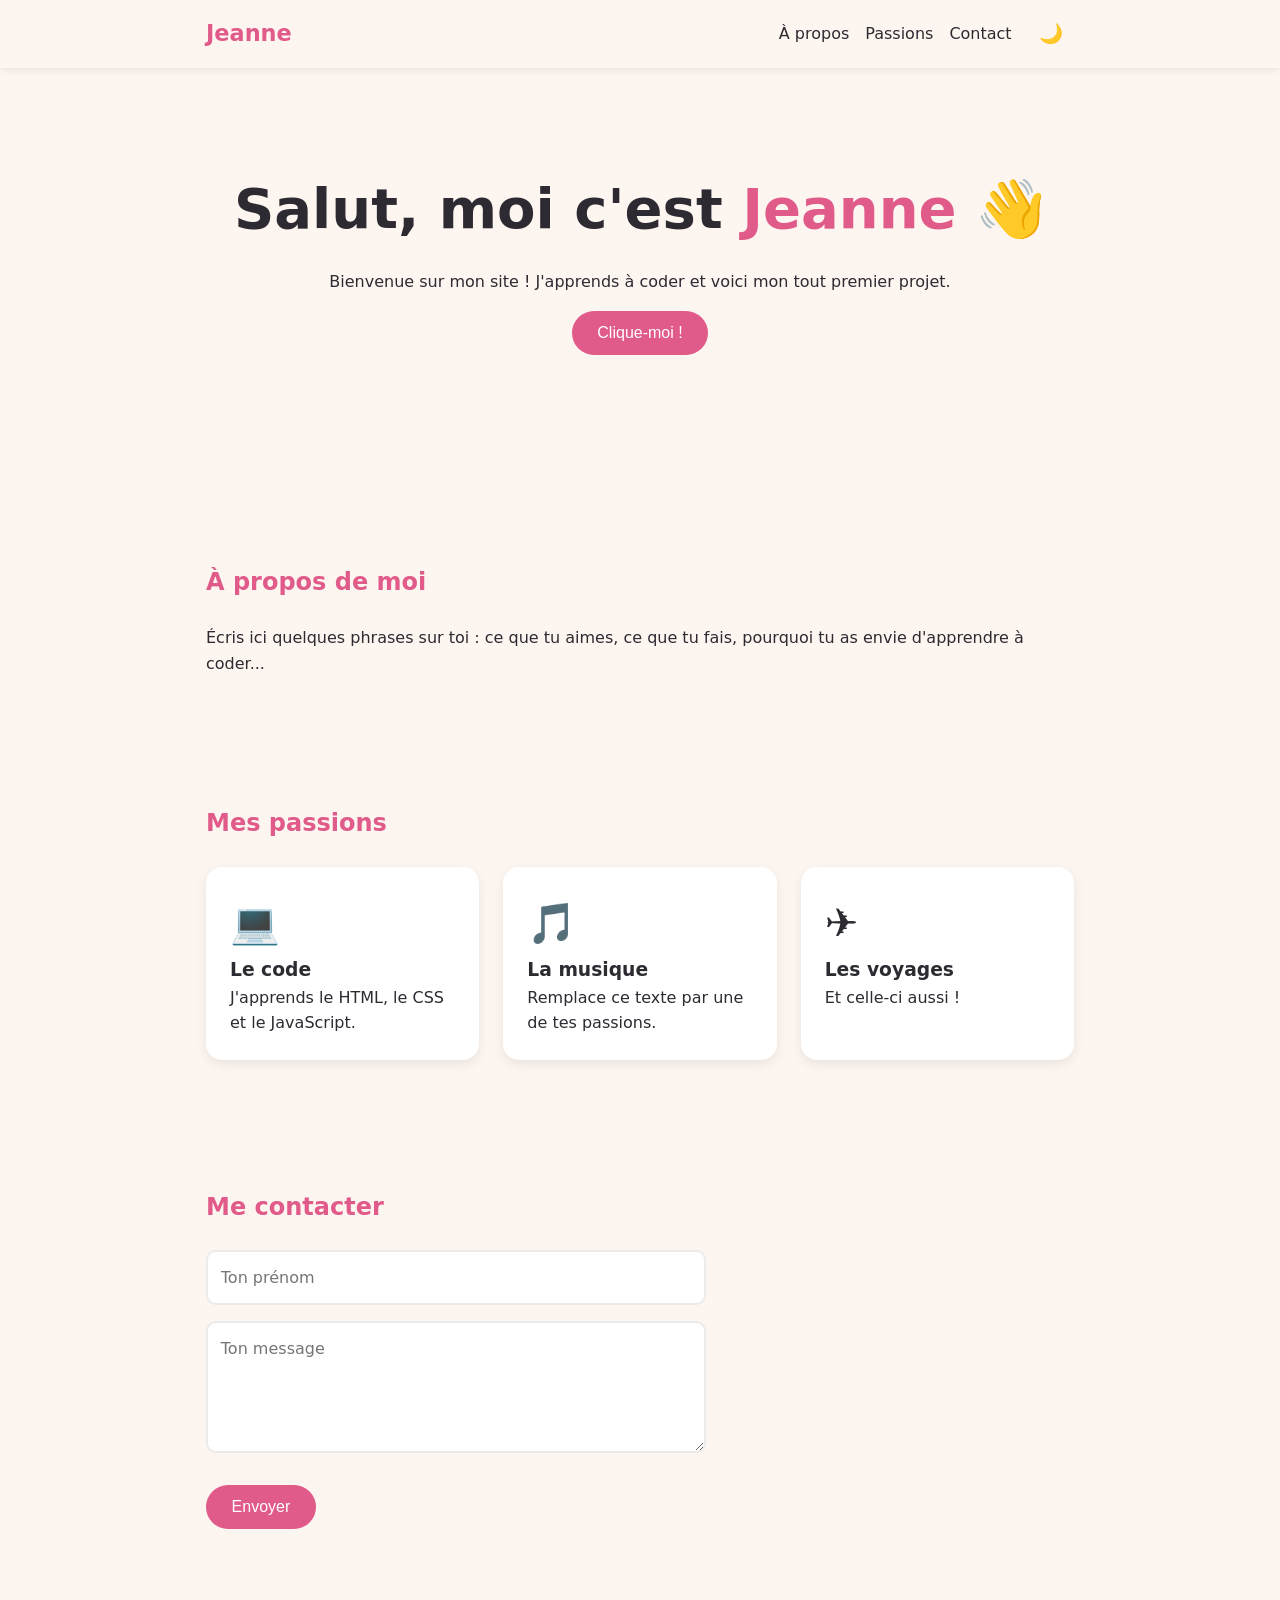
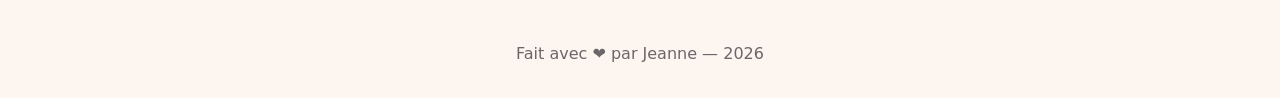
==== index.html @ f847226c "Créer un premier site perso (HTML, CSS, JS) Page d'accueil, à propos, passions et contact, avec un m" ====
<!DOCTYPE html>
<!--
  Bienvenue dans ton premier site !
  Ce fichier (HTML) décrit le CONTENU de la page : titres, textes, boutons...
  Le style (couleurs, tailles) est dans style.css
  Les actions (ce qui se passe quand on clique) sont dans script.js
-->
<html lang="fr">
<head>
  <meta charset="UTF-8">
  <meta name="viewport" content="width=device-width, initial-scale=1.0">
  <title>Le site de Jeanne</title>
  <link rel="stylesheet" href="style.css">
</head>
<body>

  <!-- Le menu en haut de la page -->
  <header>
    <nav>
      <a href="#accueil" class="logo">Jeanne</a>
      <ul>
        <li><a href="#apropos">À propos</a></li>
        <li><a href="#passions">Passions</a></li>
        <li><a href="#contact">Contact</a></li>
      </ul>
      <button id="bouton-theme" aria-label="Changer de thème">🌙</button>
    </nav>
  </header>

  <main>
    <!-- Section d'accueil -->
    <section id="accueil" class="accueil">
      <h1>Salut, moi c'est <span class="surligne">Jeanne</span> 👋</h1>
      <p>Bienvenue sur mon site ! J'apprends à coder et voici mon tout premier projet.</p>
      <button id="bouton-coucou">Clique-moi !</button>
      <p id="message"></p>
    </section>

    <!-- Section à propos -->
    <section id="apropos">
      <h2>À propos de moi</h2>
      <p>
        Écris ici quelques phrases sur toi : ce que tu aimes, ce que tu fais,
        pourquoi tu as envie d'apprendre à coder...
      </p>
    </section>

    <!-- Section passions : chaque "carte" est un bloc -->
    <section id="passions">
      <h2>Mes passions</h2>
      <div class="cartes">
        <div class="carte">
          <div class="emoji">💻</div>
          <h3>Le code</h3>
          <p>J'apprends le HTML, le CSS et le JavaScript.</p>
        </div>
        <div class="carte">
          <div class="emoji">🎵</div>
          <h3>La musique</h3>
          <p>Remplace ce texte par une de tes passions.</p>
        </div>
        <div class="carte">
          <div class="emoji">✈️</div>
          <h3>Les voyages</h3>
          <p>Et celle-ci aussi !</p>
        </div>
      </div>
    </section>

    <!-- Section contact -->
    <section id="contact">
      <h2>Me contacter</h2>
      <form id="formulaire">
        <input type="text" id="nom" placeholder="Ton prénom" required>
        <textarea id="texte" placeholder="Ton message" rows="4" required></textarea>
        <button type="submit">Envoyer</button>
      </form>
      <p id="merci"></p>
    </section>
  </main>

  <footer>
    <p>Fait avec ❤️ par Jeanne — <span id="annee"></span></p>
  </footer>

  <script src="script.js"></script>
</body>
</html>
---- style.css ----
/*
  Ce fichier (CSS) gère l'APPARENCE du site.
  Astuce : change les couleurs ci-dessous pour personnaliser tout le site d'un coup !
*/
:root {
  --fond: #fdf6f0;
  --texte: #2d2a32;
  --principale: #e05a8a;
  --carte: #ffffff;
  --ombre: rgba(0, 0, 0, 0.08);
}

/* Le mode sombre (activé avec le bouton 🌙) */
body.sombre {
  --fond: #1c1a22;
  --texte: #f1eef5;
  --principale: #ff85b0;
  --carte: #2a2733;
  --ombre: rgba(0, 0, 0, 0.4);
}

* {
  box-sizing: border-box;
  margin: 0;
  padding: 0;
}

html {
  scroll-behavior: smooth;
}

body {
  font-family: system-ui, -apple-system, "Segoe UI", sans-serif;
  background: var(--fond);
  color: var(--texte);
  line-height: 1.6;
  transition: background 0.3s, color 0.3s;
}

/* ----- Menu ----- */
header {
  position: sticky;
  top: 0;
  background: var(--fond);
  box-shadow: 0 2px 8px var(--ombre);
  z-index: 10;
}

nav {
  max-width: 900px;
  margin: 0 auto;
  padding: 1rem;
  display: flex;
  align-items: center;
  gap: 1rem;
}

.logo {
  font-weight: bold;
  font-size: 1.4rem;
  color: var(--principale);
  text-decoration: none;
  margin-right: auto;
}

nav ul {
  display: flex;
  gap: 1rem;
  list-style: none;
}

nav ul a {
  color: var(--texte);
  text-decoration: none;
}

nav ul a:hover {
  color: var(--principale);
}

/* ----- Sections ----- */
section {
  max-width: 900px;
  margin: 0 auto;
  padding: 4rem 1rem;
}

h2 {
  margin-bottom: 1.5rem;
  color: var(--principale);
}

.accueil {
  text-align: center;
  padding: 6rem 1rem;
}

.accueil h1 {
  font-size: clamp(2rem, 6vw, 3.5rem);
  margin-bottom: 1rem;
}

.surligne {
  color: var(--principale);
}

#message {
  margin-top: 1rem;
  font-size: 1.2rem;
  min-height: 2rem;
}

/* ----- Boutons ----- */
button {
  background: var(--principale);
  color: white;
  border: none;
  padding: 0.8rem 1.6rem;
  border-radius: 999px;
  font-size: 1rem;
  cursor: pointer;
  margin-top: 1rem;
  transition: transform 0.2s;
}

button:hover {
  transform: scale(1.05);
}

#bouton-theme {
  margin: 0;
  padding: 0.4rem 0.7rem;
  background: transparent;
  font-size: 1.2rem;
}

/* ----- Cartes des passions ----- */
.cartes {
  display: grid;
  grid-template-columns: repeat(auto-fit, minmax(220px, 1fr));
  gap: 1.5rem;
}

.carte {
  background: var(--carte);
  padding: 1.5rem;
  border-radius: 16px;
  box-shadow: 0 4px 12px var(--ombre);
  transition: transform 0.2s;
}

.carte:hover {
  transform: translateY(-6px);
}

.emoji {
  font-size: 2.5rem;
}

/* ----- Formulaire ----- */
form {
  display: flex;
  flex-direction: column;
  gap: 1rem;
  max-width: 500px;
}

input,
textarea {
  padding: 0.8rem;
  border: 2px solid var(--ombre);
  border-radius: 10px;
  font: inherit;
  background: var(--carte);
  color: var(--texte);
}

input:focus,
textarea:focus {
  outline: none;
  border-color: var(--principale);
}

form button {
  align-self: flex-start;
}

#merci {
  margin-top: 1rem;
  color: var(--principale);
}

/* ----- Pied de page ----- */
footer {
  text-align: center;
  padding: 2rem;
  opacity: 0.7;
}

/* ----- Sur téléphone ----- */
@media (max-width: 600px) {
  nav ul {
    display: none;
  }
}
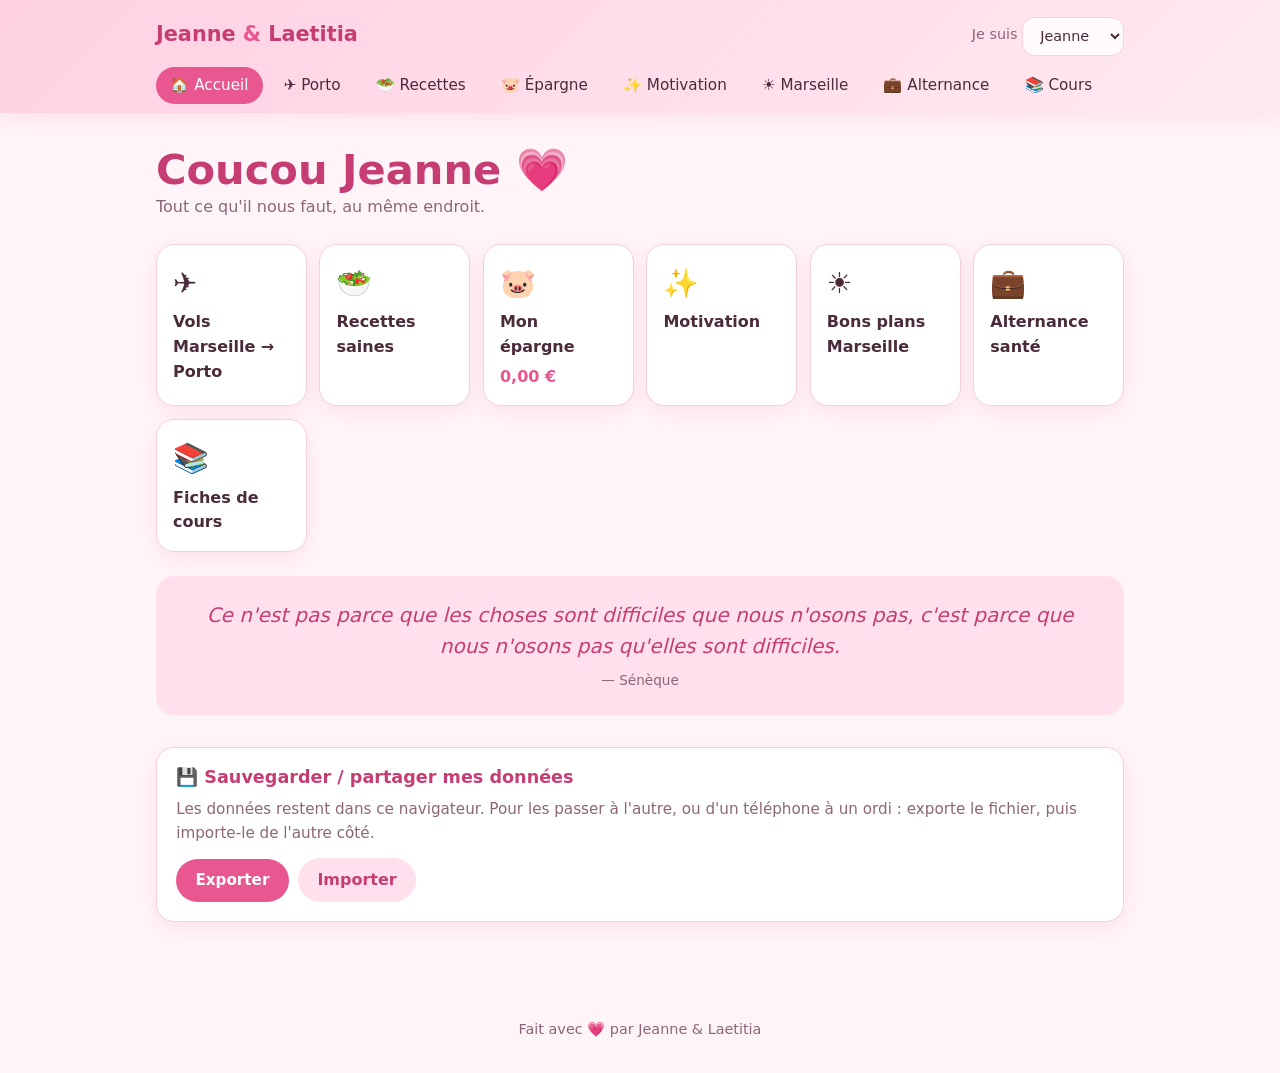
==== commit e0e0b7ae: "Transformer le site en espace commun Jeanne & Laetitia Interface rose à onglets avec sept rubriques " ====
--- a/index.html
+++ b/index.html
@@ -1,88 +1,257 @@
 <!DOCTYPE html>
 <!--
-  Bienvenue dans ton premier site !
-  Ce fichier (HTML) décrit le CONTENU de la page : titres, textes, boutons...
-  Le style (couleurs, tailles) est dans style.css
-  Les actions (ce qui se passe quand on clique) sont dans script.js
+  Le site de Jeanne & Laetitia 💗
+  - index.html : le contenu de chaque rubrique
+  - style.css  : l'apparence (tout le rose est défini en haut du fichier)
+  - js/        : un fichier JavaScript par rubrique
 -->
 <html lang="fr">
 <head>
   <meta charset="UTF-8">
   <meta name="viewport" content="width=device-width, initial-scale=1.0">
-  <title>Le site de Jeanne</title>
+  <title>Jeanne & Laetitia</title>
   <link rel="stylesheet" href="style.css">
 </head>
 <body>
 
-  <!-- Le menu en haut de la page -->
   <header>
-    <nav>
-      <a href="#accueil" class="logo">Jeanne</a>
-      <ul>
-        <li><a href="#apropos">À propos</a></li>
-        <li><a href="#passions">Passions</a></li>
-        <li><a href="#contact">Contact</a></li>
-      </ul>
-      <button id="bouton-theme" aria-label="Changer de thème">🌙</button>
+    <div class="haut">
+      <a href="#accueil" class="logo">Jeanne <span>&</span> Laetitia</a>
+      <label class="profil">
+        Je suis
+        <select id="choix-profil">
+          <option value="jeanne">Jeanne</option>
+          <option value="laetitia">Laetitia</option>
+        </select>
+      </label>
+    </div>
+    <nav id="onglets">
+      <a href="#accueil">🏠 Accueil</a>
+      <a href="#vols">✈️ Porto</a>
+      <a href="#recettes">🥗 Recettes</a>
+      <a href="#epargne">🐷 Épargne</a>
+      <a href="#motivation">✨ Motivation</a>
+      <a href="#marseille">☀️ Marseille</a>
+      <a href="#alternance">💼 Alternance</a>
+      <a href="#cours">📚 Cours</a>
     </nav>
   </header>
 
   <main>
-    <!-- Section d'accueil -->
-    <section id="accueil" class="accueil">
-      <h1>Salut, moi c'est <span class="surligne">Jeanne</span> 👋</h1>
-      <p>Bienvenue sur mon site ! J'apprends à coder et voici mon tout premier projet.</p>
-      <button id="bouton-coucou">Clique-moi !</button>
-      <p id="message"></p>
-    </section>
-
-    <!-- Section à propos -->
-    <section id="apropos">
-      <h2>À propos de moi</h2>
-      <p>
-        Écris ici quelques phrases sur toi : ce que tu aimes, ce que tu fais,
-        pourquoi tu as envie d'apprendre à coder...
-      </p>
-    </section>
-
-    <!-- Section passions : chaque "carte" est un bloc -->
-    <section id="passions">
-      <h2>Mes passions</h2>
-      <div class="cartes">
+
+    <!-- ============ ACCUEIL ============ -->
+    <section data-rubrique="accueil" class="rubrique">
+      <h1>Coucou <span id="prenom">Jeanne</span> 💗</h1>
+      <p class="intro">Tout ce qu'il nous faut, au même endroit.</p>
+      <div class="grille-accueil">
+        <a href="#vols" class="tuile"><span>✈️</span>Vols Marseille → Porto</a>
+        <a href="#recettes" class="tuile"><span>🥗</span>Recettes saines</a>
+        <a href="#epargne" class="tuile"><span>🐷</span>Mon épargne<strong id="accueil-epargne"></strong></a>
+        <a href="#motivation" class="tuile"><span>✨</span>Motivation</a>
+        <a href="#marseille" class="tuile"><span>☀️</span>Bons plans Marseille</a>
+        <a href="#alternance" class="tuile"><span>💼</span>Alternance santé</a>
+        <a href="#cours" class="tuile"><span>📚</span>Fiches de cours</a>
+      </div>
+      <blockquote id="citation-accueil"></blockquote>
+
+      <div class="carte petite">
+        <h3>💾 Sauvegarder / partager mes données</h3>
+        <p>Les données restent dans ce navigateur. Pour les passer à l'autre, ou d'un téléphone à un ordi : exporte le fichier, puis importe-le de l'autre côté.</p>
+        <div class="ligne">
+          <button id="bouton-export">Exporter</button>
+          <label class="bouton secondaire">Importer<input type="file" id="fichier-import" accept=".json" hidden></label>
+        </div>
+      </div>
+    </section>
+
+    <!-- ============ VOLS ============ -->
+    <section data-rubrique="vols" class="rubrique">
+      <h2>✈️ Marseille → Porto, aller-retour</h2>
+      <p class="intro">Les week-ends à venir : clique sur un comparateur pour voir les vrais prix et horaires, puis note ce que tu trouves. Le moins cher est mis en avant automatiquement.</p>
+
+      <div class="ligne filtres">
+        <label>Type de week-end
+          <select id="type-weekend">
+            <option value="ven-dim">Vendredi → Dimanche</option>
+            <option value="sam-dim">Samedi → Dimanche</option>
+            <option value="ven-lun">Vendredi → Lundi</option>
+            <option value="jeu-dim">Jeudi → Dimanche</option>
+          </select>
+        </label>
+        <label>Combien de week-ends
+          <select id="nb-weekends">
+            <option>8</option><option selected>12</option><option>20</option>
+          </select>
+        </label>
+      </div>
+
+      <div id="meilleur-weekend" class="carte meilleur"></div>
+      <div class="tableau-conteneur">
+        <table>
+          <thead>
+            <tr><th>Aller</th><th>Retour</th><th>Comparer</th><th>Prix A/R (€)</th><th>Horaires / compagnie</th></tr>
+          </thead>
+          <tbody id="liste-weekends"></tbody>
+        </table>
+      </div>
+    </section>
+
+    <!-- ============ RECETTES ============ -->
+    <section data-rubrique="recettes" class="rubrique">
+      <h2>🥗 Recettes saines</h2>
+      <div class="ligne filtres">
+        <input type="search" id="recherche-recette" placeholder="Chercher un ingrédient…">
+        <div id="filtres-recettes" class="pastilles"></div>
+      </div>
+      <div id="liste-recettes" class="cartes"></div>
+    </section>
+
+    <!-- ============ ÉPARGNE ============ -->
+    <section data-rubrique="epargne" class="rubrique">
+      <h2>🐷 Mon épargne</h2>
+      <div id="alerte-epargne" class="alerte" hidden></div>
+
+      <div class="cartes deux">
         <div class="carte">
-          <div class="emoji">💻</div>
-          <h3>Le code</h3>
-          <p>J'apprends le HTML, le CSS et le JavaScript.</p>
-        </div>
+          <h3>Mon objectif</h3>
+          <label>Pour quoi ? <input type="text" id="objectif-nom" placeholder="Voyage à Porto"></label>
+          <label>Montant visé (€) <input type="number" id="objectif-montant" min="0" step="10"></label>
+          <label>Je m'engage à mettre chaque mois (€) <input type="number" id="objectif-mensuel" min="0" step="5"></label>
+        </div>
+        <div class="carte compteur">
+          <p>J'ai mis de côté</p>
+          <p class="gros-chiffre" id="total-epargne">0 €</p>
+          <div class="barre"><div id="barre-epargne"></div></div>
+          <p id="texte-progression"></p>
+          <p id="texte-mois"></p>
+        </div>
+      </div>
+
+      <form id="form-versement" class="carte ligne">
+        <input type="number" id="versement-montant" placeholder="Montant €" min="0.01" step="0.01" required>
+        <input type="text" id="versement-note" placeholder="Note (ex : baby-sitting)">
+        <button type="submit">+ J'ajoute</button>
+      </form>
+
+      <h3>Historique</h3>
+      <ul id="historique-epargne" class="liste"></ul>
+    </section>
+
+    <!-- ============ MOTIVATION ============ -->
+    <section data-rubrique="motivation" class="rubrique">
+      <h2>✨ Motivation</h2>
+      <blockquote id="citation-du-jour"></blockquote>
+      <button id="nouvelle-citation" class="secondaire">Une autre ✨</button>
+
+      <div class="cartes deux">
         <div class="carte">
-          <div class="emoji">🎵</div>
-          <h3>La musique</h3>
-          <p>Remplace ce texte par une de tes passions.</p>
+          <h3>Pourquoi je fais tout ça</h3>
+          <textarea id="mon-pourquoi" rows="5" placeholder="Écris ici ce qui te motive. Relis-le les jours difficiles 💗"></textarea>
         </div>
         <div class="carte">
-          <div class="emoji">✈️</div>
-          <h3>Les voyages</h3>
-          <p>Et celle-ci aussi !</p>
-        </div>
-      </div>
-    </section>
-
-    <!-- Section contact -->
-    <section id="contact">
-      <h2>Me contacter</h2>
-      <form id="formulaire">
-        <input type="text" id="nom" placeholder="Ton prénom" required>
-        <textarea id="texte" placeholder="Ton message" rows="4" required></textarea>
-        <button type="submit">Envoyer</button>
+          <h3>Mes objectifs de la semaine</h3>
+          <form id="form-objectif" class="ligne">
+            <input type="text" id="nouvel-objectif" placeholder="Ex : 3 séances de sport" required>
+            <button type="submit">+</button>
+          </form>
+          <ul id="liste-objectifs" class="liste cases"></ul>
+        </div>
+      </div>
+    </section>
+
+    <!-- ============ MARSEILLE ============ -->
+    <section data-rubrique="marseille" class="rubrique">
+      <h2>☀️ Bons plans à Marseille</h2>
+      <div id="filtres-marseille" class="pastilles"></div>
+      <div id="liste-marseille" class="cartes"></div>
+
+      <form id="form-bonplan" class="carte ligne">
+        <input type="text" id="bonplan-nom" placeholder="Notre bon plan à nous" required>
+        <input type="text" id="bonplan-desc" placeholder="Pourquoi c'est bien">
+        <button type="submit">+ Ajouter</button>
       </form>
-      <p id="merci"></p>
-    </section>
+    </section>
+
+    <!-- ============ ALTERNANCE ============ -->
+    <section data-rubrique="alternance" class="rubrique">
+      <h2>💼 Alternance : ingénieur d'affaires / commercial santé</h2>
+      <p class="intro">Recherches toutes prêtes sur les sites d'offres. Choisis le poste et la ville, puis clique.</p>
+      <div class="ligne filtres">
+        <label>Poste
+          <select id="alt-poste"></select>
+        </label>
+        <label>Ville
+          <select id="alt-ville">
+            <option>Marseille</option><option>Aix-en-Provence</option><option>Lyon</option>
+            <option>Paris</option><option>Montpellier</option><option>France</option>
+          </select>
+        </label>
+      </div>
+      <div id="liens-alternance" class="pastilles liens"></div>
+
+      <h3>Mes candidatures</h3>
+      <form id="form-candidature" class="carte ligne">
+        <input type="text" id="cand-entreprise" placeholder="Entreprise" required>
+        <input type="text" id="cand-poste" placeholder="Poste">
+        <input type="url" id="cand-lien" placeholder="Lien de l'offre">
+        <button type="submit">+ Ajouter</button>
+      </form>
+      <div class="tableau-conteneur">
+        <table>
+          <thead><tr><th>Entreprise</th><th>Poste</th><th>Date</th><th>Statut</th><th></th></tr></thead>
+          <tbody id="liste-candidatures"></tbody>
+        </table>
+      </div>
+    </section>
+
+    <!-- ============ COURS ============ -->
+    <section data-rubrique="cours" class="rubrique">
+      <h2>📚 Synthèse de mes cours</h2>
+      <p class="intro">Colle ton cours : le site garde les phrases les plus importantes et repère les mots-clés. Tu corriges, puis tu enregistres la fiche.</p>
+
+      <div class="carte">
+        <div class="ligne">
+          <input type="text" id="cours-matiere" placeholder="Matière (ex : Marketing)">
+          <input type="text" id="cours-titre" placeholder="Titre du chapitre">
+        </div>
+        <textarea id="cours-texte" rows="8" placeholder="Colle le texte de ton cours ici…"></textarea>
+        <div class="ligne">
+          <label>Longueur du résumé
+            <select id="cours-longueur">
+              <option value="0.2">Très court</option>
+              <option value="0.35" selected>Moyen</option>
+              <option value="0.5">Détaillé</option>
+            </select>
+          </label>
+          <button id="bouton-resumer">Résumer ✨</button>
+        </div>
+      </div>
+
+      <div id="zone-resume" class="carte" hidden>
+        <h3>Mots-clés</h3>
+        <div id="resume-mots" class="pastilles"></div>
+        <h3>Résumé (modifiable)</h3>
+        <textarea id="resume-texte" rows="8"></textarea>
+        <button id="bouton-enregistrer-fiche">Enregistrer la fiche</button>
+      </div>
+
+      <h3>Mes fiches</h3>
+      <div id="filtres-cours" class="pastilles"></div>
+      <div id="liste-fiches" class="cartes"></div>
+    </section>
+
   </main>
 
-  <footer>
-    <p>Fait avec ❤️ par Jeanne — <span id="annee"></span></p>
-  </footer>
-
-  <script src="script.js"></script>
+  <footer>Fait avec 💗 par Jeanne & Laetitia</footer>
+
+  <!-- Les scripts : app.js en premier car les autres s'en servent -->
+  <script src="js/app.js"></script>
+  <script src="js/vols.js"></script>
+  <script src="js/recettes.js"></script>
+  <script src="js/epargne.js"></script>
+  <script src="js/motivation.js"></script>
+  <script src="js/marseille.js"></script>
+  <script src="js/alternance.js"></script>
+  <script src="js/cours.js"></script>
 </body>
 </html>
--- a/style.css
+++ b/style.css
@@ -1,22 +1,19 @@
 /*
-  Ce fichier (CSS) gère l'APPARENCE du site.
-  Astuce : change les couleurs ci-dessous pour personnaliser tout le site d'un coup !
+  L'apparence du site.
+  Toutes les couleurs sont ici : change-les pour modifier tout le site d'un coup.
 */
 :root {
-  --fond: #fdf6f0;
-  --texte: #2d2a32;
-  --principale: #e05a8a;
+  --fond: #fff5f8;
   --carte: #ffffff;
-  --ombre: rgba(0, 0, 0, 0.08);
-}
-
-/* Le mode sombre (activé avec le bouton 🌙) */
-body.sombre {
-  --fond: #1c1a22;
-  --texte: #f1eef5;
-  --principale: #ff85b0;
-  --carte: #2a2733;
-  --ombre: rgba(0, 0, 0, 0.4);
+  --texte: #4a2b3a;
+  --doux: #8c6677;
+  --rose: #e8578f;
+  --rose-fonce: #c63d74;
+  --rose-clair: #ffe0ec;
+  --bordure: #f6cfdd;
+  --vert: #3a9d6e;
+  --ombre: 0 6px 20px rgba(232, 87, 143, 0.12);
+  --arrondi: 18px;
 }
 
 * {
@@ -25,181 +22,314 @@
   padding: 0;
 }
 
-html {
-  scroll-behavior: smooth;
-}
-
 body {
   font-family: system-ui, -apple-system, "Segoe UI", sans-serif;
   background: var(--fond);
   color: var(--texte);
-  line-height: 1.6;
-  transition: background 0.3s, color 0.3s;
-}
-
-/* ----- Menu ----- */
+  line-height: 1.55;
+}
+
+h1, h2, h3 {
+  color: var(--rose-fonce);
+  line-height: 1.2;
+}
+
+h1 { font-size: clamp(1.8rem, 5vw, 2.6rem); }
+h2 { font-size: clamp(1.4rem, 4vw, 1.9rem); margin-bottom: 0.5rem; }
+h3 { font-size: 1.1rem; margin: 1.5rem 0 0.6rem; }
+.carte h3:first-child { margin-top: 0; }
+
+a { color: var(--rose-fonce); }
+
+/* ---------- En-tête et onglets ---------- */
 header {
   position: sticky;
   top: 0;
-  background: var(--fond);
-  box-shadow: 0 2px 8px var(--ombre);
   z-index: 10;
-}
+  background: linear-gradient(135deg, #ffd1e3, #ffe9f1);
+  box-shadow: var(--ombre);
+}
+
+.haut {
+  max-width: 1000px;
+  margin: 0 auto;
+  padding: 0.8rem 16px 0.4rem;
+  display: flex;
+  align-items: center;
+  justify-content: space-between;
+  gap: 1rem;
+}
+
+.logo {
+  font-weight: 800;
+  font-size: 1.3rem;
+  color: var(--rose-fonce);
+  text-decoration: none;
+}
+.logo span { color: var(--rose); }
+
+.profil { display: flex; align-items: center; margin: 0; white-space: nowrap; font-size: 0.9rem; color: var(--doux); }
+.profil select { width: auto; margin-left: 0.3rem; }
 
 nav {
-  max-width: 900px;
+  max-width: 1000px;
   margin: 0 auto;
+  padding: 0.3rem 16px 0.6rem;
+  display: flex;
+  gap: 0.4rem;
+  overflow-x: auto;
+  scrollbar-width: none;
+}
+
+nav a {
+  flex-shrink: 0;
+  padding: 0.4rem 0.9rem;
+  border-radius: 999px;
+  text-decoration: none;
+  color: var(--texte);
+  font-size: 0.95rem;
+  white-space: nowrap;
+}
+
+nav a:hover { background: rgba(255, 255, 255, 0.6); }
+nav a.actif { background: var(--rose); color: white; }
+
+/* ---------- Rubriques : une seule visible à la fois ---------- */
+main {
+  max-width: 1000px;
+  margin: 0 auto;
+  padding: 2rem 16px 3rem;
+}
+
+.rubrique { display: none; }
+.rubrique.visible { display: block; animation: apparition 0.3s ease; }
+
+@keyframes apparition {
+  from { opacity: 0; transform: translateY(8px); }
+  to { opacity: 1; transform: none; }
+}
+
+.intro { color: var(--doux); margin-bottom: 1.2rem; }
+
+/* ---------- Cartes ---------- */
+.carte {
+  background: var(--carte);
+  border: 1px solid var(--bordure);
+  border-radius: var(--arrondi);
+  padding: 1.2rem;
+  box-shadow: var(--ombre);
+  margin-bottom: 1rem;
+}
+
+.carte.petite { margin-top: 2rem; font-size: 0.95rem; }
+.carte.petite p { color: var(--doux); margin-bottom: 0.8rem; }
+
+.cartes {
+  display: grid;
+  grid-template-columns: repeat(auto-fill, minmax(260px, 1fr));
+  gap: 1rem;
+  margin-top: 1rem;
+}
+.cartes.deux { grid-template-columns: repeat(auto-fit, minmax(280px, 1fr)); }
+.cartes .carte { margin-bottom: 0; }
+
+.grille-accueil {
+  display: grid;
+  grid-template-columns: repeat(auto-fill, minmax(150px, 1fr));
+  gap: 0.8rem;
+  margin: 1.5rem 0;
+}
+
+.tuile {
+  display: flex;
+  flex-direction: column;
+  gap: 0.3rem;
   padding: 1rem;
-  display: flex;
-  align-items: center;
-  gap: 1rem;
-}
-
-.logo {
-  font-weight: bold;
-  font-size: 1.4rem;
-  color: var(--principale);
+  background: var(--carte);
+  border: 1px solid var(--bordure);
+  border-radius: var(--arrondi);
   text-decoration: none;
-  margin-right: auto;
-}
-
-nav ul {
-  display: flex;
-  gap: 1rem;
-  list-style: none;
-}
-
-nav ul a {
   color: var(--texte);
-  text-decoration: none;
-}
-
-nav ul a:hover {
-  color: var(--principale);
-}
-
-/* ----- Sections ----- */
-section {
-  max-width: 900px;
-  margin: 0 auto;
-  padding: 4rem 1rem;
-}
-
-h2 {
-  margin-bottom: 1.5rem;
-  color: var(--principale);
-}
-
-.accueil {
-  text-align: center;
-  padding: 6rem 1rem;
-}
-
-.accueil h1 {
-  font-size: clamp(2rem, 6vw, 3.5rem);
-  margin-bottom: 1rem;
-}
-
-.surligne {
-  color: var(--principale);
-}
-
-#message {
-  margin-top: 1rem;
-  font-size: 1.2rem;
-  min-height: 2rem;
-}
-
-/* ----- Boutons ----- */
-button {
-  background: var(--principale);
+  font-weight: 600;
+  box-shadow: var(--ombre);
+  transition: transform 0.15s;
+}
+.tuile:hover { transform: translateY(-3px); }
+.tuile span { font-size: 1.8rem; }
+.tuile strong { color: var(--rose); }
+
+/* ---------- Formulaires ---------- */
+input, select, textarea {
+  width: 100%;
+  padding: 0.6rem 0.8rem;
+  border: 1.5px solid var(--bordure);
+  border-radius: 12px;
+  font: inherit;
+  color: var(--texte);
+  background: #fffafc;
+}
+
+input:focus, select:focus, textarea:focus {
+  outline: none;
+  border-color: var(--rose);
+}
+
+label {
+  display: block;
+  font-size: 0.9rem;
+  color: var(--doux);
+  margin-bottom: 0.7rem;
+}
+label input, label select { margin-top: 0.25rem; }
+
+textarea { resize: vertical; margin-bottom: 0.7rem; }
+
+.ligne {
+  display: flex;
+  flex-wrap: wrap;
+  gap: 0.6rem;
+  align-items: flex-end;
+}
+.ligne > input, .ligne > label { flex: 1 1 160px; margin-bottom: 0; }
+.ligne > label.bouton { flex: 0 0 auto; color: var(--rose-fonce); font-size: 1rem; }
+.filtres { margin-bottom: 1rem; }
+
+button, .bouton {
+  display: inline-block;
+  background: var(--rose);
   color: white;
   border: none;
-  padding: 0.8rem 1.6rem;
+  padding: 0.6rem 1.2rem;
   border-radius: 999px;
-  font-size: 1rem;
+  font: inherit;
+  font-weight: 600;
   cursor: pointer;
-  margin-top: 1rem;
-  transition: transform 0.2s;
-}
-
-button:hover {
-  transform: scale(1.05);
-}
-
-#bouton-theme {
-  margin: 0;
-  padding: 0.4rem 0.7rem;
+  transition: background 0.15s, transform 0.15s;
+}
+button:hover, .bouton:hover { background: var(--rose-fonce); }
+button:active { transform: scale(0.97); }
+
+.secondaire, .bouton.secondaire {
+  background: var(--rose-clair);
+  color: var(--rose-fonce);
+}
+.secondaire:hover, .bouton.secondaire:hover { background: #ffd0e2; }
+
+.mini {
+  padding: 0.2rem 0.6rem;
+  font-size: 0.85rem;
   background: transparent;
-  font-size: 1.2rem;
-}
-
-/* ----- Cartes des passions ----- */
-.cartes {
-  display: grid;
-  grid-template-columns: repeat(auto-fit, minmax(220px, 1fr));
-  gap: 1.5rem;
-}
-
-.carte {
+  color: var(--doux);
+}
+.mini:hover { background: var(--rose-clair); }
+
+/* ---------- Pastilles (filtres, liens, mots-clés) ---------- */
+.pastilles {
+  display: flex;
+  flex-wrap: wrap;
+  gap: 0.4rem;
+  margin: 0.5rem 0;
+}
+
+.pastille {
+  padding: 0.3rem 0.8rem;
+  border-radius: 999px;
+  background: var(--rose-clair);
+  color: var(--rose-fonce);
+  font-size: 0.85rem;
+  border: none;
+  font-weight: 500;
+  text-decoration: none;
+}
+button.pastille:hover { background: #ffd0e2; }
+.pastille.actif { background: var(--rose); color: white; }
+.liens .pastille { padding: 0.5rem 1rem; font-size: 0.95rem; }
+
+/* ---------- Tableaux ---------- */
+.tableau-conteneur {
+  overflow-x: auto;
   background: var(--carte);
+  border-radius: var(--arrondi);
+  border: 1px solid var(--bordure);
+  box-shadow: var(--ombre);
+}
+
+table { width: 100%; border-collapse: collapse; font-size: 0.93rem; }
+th, td { padding: 0.6rem 0.7rem; text-align: left; border-bottom: 1px solid var(--rose-clair); }
+th { background: var(--rose-clair); color: var(--rose-fonce); white-space: nowrap; }
+td input { padding: 0.35rem 0.5rem; min-width: 80px; }
+td .pastille { margin-right: 0.3rem; white-space: nowrap; }
+#liste-weekends td:nth-child(-n+2), #liste-weekends td:nth-child(3) { white-space: nowrap; }
+tr.moins-cher { background: #fff0f6; }
+tr.moins-cher td:first-child::before { content: "👑 "; }
+
+.meilleur { background: linear-gradient(135deg, var(--rose), #f58db5); color: white; border: none; }
+.meilleur h3 { color: white; }
+
+/* ---------- Épargne ---------- */
+.compteur { text-align: center; }
+.gros-chiffre { font-size: 2.8rem; font-weight: 800; color: var(--rose); }
+.barre { height: 16px; background: var(--rose-clair); border-radius: 999px; overflow: hidden; margin: 0.8rem 0; }
+.barre div { height: 100%; width: 0; background: linear-gradient(90deg, #f58db5, var(--rose)); transition: width 0.5s; }
+#texte-mois { color: var(--doux); font-size: 0.9rem; margin-top: 0.4rem; }
+
+.alerte {
+  background: #fff0f0;
+  border: 1.5px dashed var(--rose);
+  border-radius: var(--arrondi);
+  padding: 1rem;
+  margin-bottom: 1rem;
+  font-weight: 600;
+}
+.alerte.bravo { background: #eefaf3; border-color: var(--vert); color: var(--vert); }
+
+/* ---------- Listes ---------- */
+.liste { list-style: none; }
+.liste li {
+  display: flex;
+  justify-content: space-between;
+  align-items: center;
+  gap: 0.5rem;
+  padding: 0.6rem 0.2rem;
+  border-bottom: 1px solid var(--rose-clair);
+}
+.liste .montant { font-weight: 700; color: var(--vert); white-space: nowrap; }
+.liste .date { color: var(--doux); font-size: 0.85rem; }
+.cases li { justify-content: flex-start; }
+.cases input { width: auto; accent-color: var(--rose); }
+.cases .fait { text-decoration: line-through; color: var(--doux); }
+.cases .mini { margin-left: auto; }
+
+/* ---------- Citations ---------- */
+blockquote {
+  font-size: 1.25rem;
+  font-style: italic;
+  text-align: center;
   padding: 1.5rem;
-  border-radius: 16px;
-  box-shadow: 0 4px 12px var(--ombre);
-  transition: transform 0.2s;
-}
-
-.carte:hover {
-  transform: translateY(-6px);
-}
-
-.emoji {
-  font-size: 2.5rem;
-}
-
-/* ----- Formulaire ----- */
-form {
-  display: flex;
-  flex-direction: column;
-  gap: 1rem;
-  max-width: 500px;
-}
-
-input,
-textarea {
-  padding: 0.8rem;
-  border: 2px solid var(--ombre);
-  border-radius: 10px;
-  font: inherit;
-  background: var(--carte);
-  color: var(--texte);
-}
-
-input:focus,
-textarea:focus {
-  outline: none;
-  border-color: var(--principale);
-}
-
-form button {
-  align-self: flex-start;
-}
-
-#merci {
-  margin-top: 1rem;
-  color: var(--principale);
-}
-
-/* ----- Pied de page ----- */
-footer {
-  text-align: center;
-  padding: 2rem;
-  opacity: 0.7;
-}
-
-/* ----- Sur téléphone ----- */
+  margin: 1rem 0;
+  background: var(--rose-clair);
+  border-radius: var(--arrondi);
+  color: var(--rose-fonce);
+}
+blockquote small { display: block; margin-top: 0.5rem; font-size: 0.85rem; font-style: normal; color: var(--doux); }
+#nouvelle-citation { display: block; margin: 0 auto 1.5rem; }
+
+/* ---------- Recettes et bons plans ---------- */
+.carte .emoji { font-size: 2.2rem; }
+.carte .infos { color: var(--doux); font-size: 0.85rem; margin: 0.3rem 0 0.6rem; }
+.carte details { margin-top: 0.6rem; }
+.carte summary { cursor: pointer; color: var(--rose-fonce); font-weight: 600; }
+.carte details ul, .carte details ol { padding-left: 1.2rem; margin: 0.5rem 0; font-size: 0.93rem; }
+.carte .entete { display: flex; justify-content: space-between; align-items: flex-start; }
+
+/* ---------- Fiches de cours ---------- */
+.fiche p { white-space: pre-wrap; font-size: 0.93rem; }
+
+footer { text-align: center; padding: 2rem 16px; color: var(--doux); font-size: 0.9rem; }
+
+/* ---------- Téléphone ---------- */
 @media (max-width: 600px) {
-  nav ul {
-    display: none;
-  }
-}
+  .profil { font-size: 0.8rem; }
+  .logo { font-size: 1.1rem; }
+  .gros-chiffre { font-size: 2.2rem; }
+}
